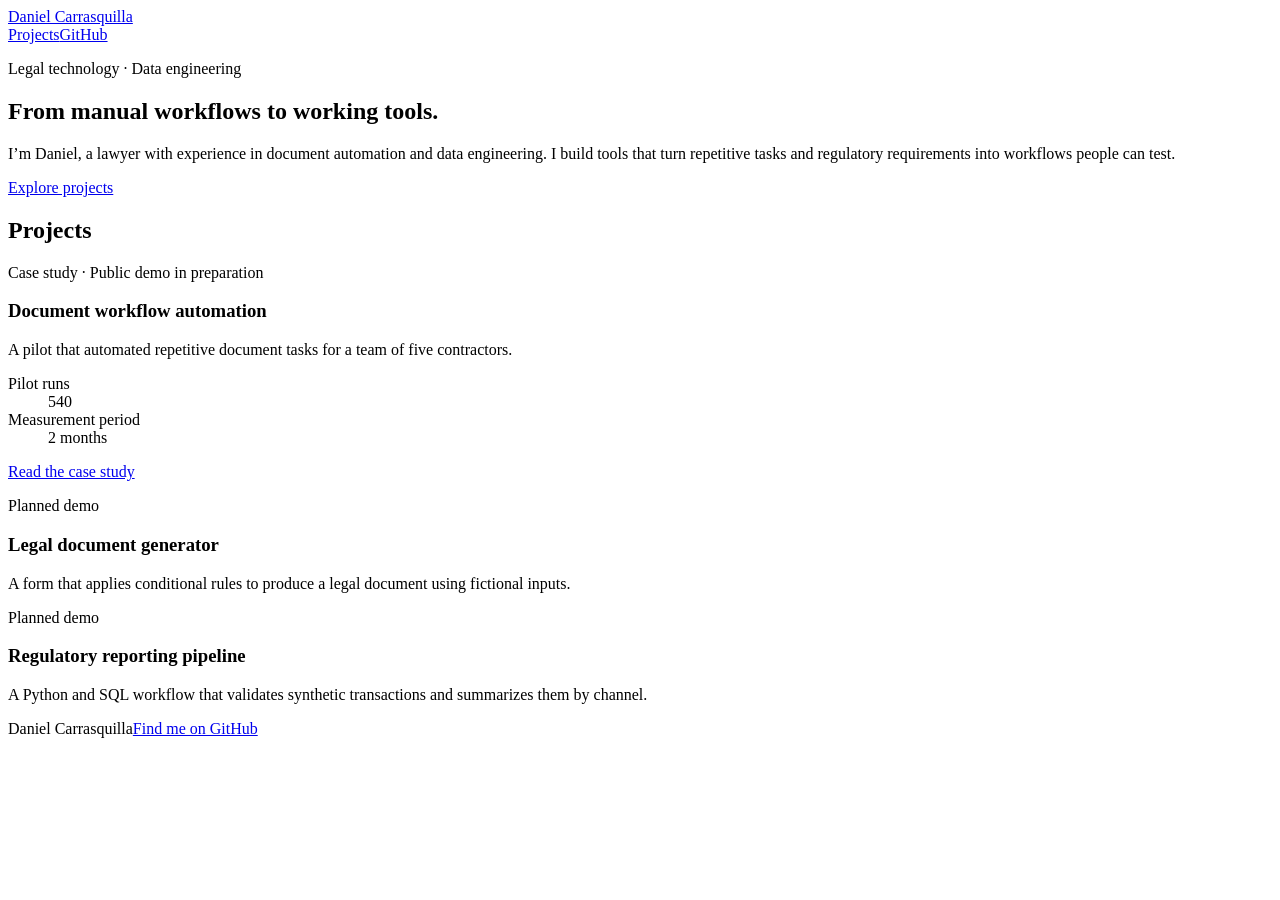
==== docs/index.html @ 04578b79 "Add initial HTML structure for portfolio site" ====
<!doctype html>
<html lang="en">
<head>
  <meta charset="utf-8">
  <meta name="viewport" content="width=device-width, initial-scale=1">
  <meta name="description" content="Daniel Carrasquilla's portfolio in legal technology, document automation and data engineering.">
  <title>Daniel Carrasquilla | Portfolio</title>
  <link rel="stylesheet" href="styles.css">
</head>
<body>
  <header class="wrap bar">
    <a class="brand" href="./">Daniel Carrasquilla</a>
    <nav aria-label="Main navigation"><a href="#projects">Projects</a><a href="https://github.com/danijoca">GitHub</a></nav>
  </header>
  <main class="wrap">
    <section class="hero" aria-labelledby="intro">
      <p class="label">Legal technology · Data engineering</p>
      <h1 id="intro">From manual workflows to working tools.</h1>
      <p class="intro">I’m Daniel, a lawyer with experience in document automation and data engineering. I build tools that turn repetitive tasks and regulatory requirements into workflows people can test.</p>
      <a class="button" href="#projects">Explore projects</a>
    </section>
    <section id="projects" aria-labelledby="work">
      <h2 id="work">Projects</h2>
      <div class="projects">
        <article class="feature">
          <p class="label">Case study · Public demo in preparation</p>
          <h3>Document workflow automation</h3>
          <p>A pilot that automated repetitive document tasks for a team of five contractors.</p>
          <dl class="metric"><div><dt>Pilot runs</dt><dd>540</dd></div><div><dt>Measurement period</dt><dd>2 months</dd></div></dl>
          <a class="button light" href="rpa.html">Read the case study</a>
        </article>
        <article class="card">
          <p class="label">Planned demo</p>
          <h3>Legal document generator</h3>
          <p>A form that applies conditional rules to produce a legal document using fictional inputs.</p>
        </article>
        <article class="card">
          <p class="label">Planned demo</p>
          <h3>Regulatory reporting pipeline</h3>
          <p>A Python and SQL workflow that validates synthetic transactions and summarizes them by channel.</p>
        </article>
      </div>
    </section>
  </main>
  <footer class="wrap bar"><span>Daniel Carrasquilla</span><a href="https://github.com/danijoca">Find me on GitHub</a></footer>
</body>
</html>
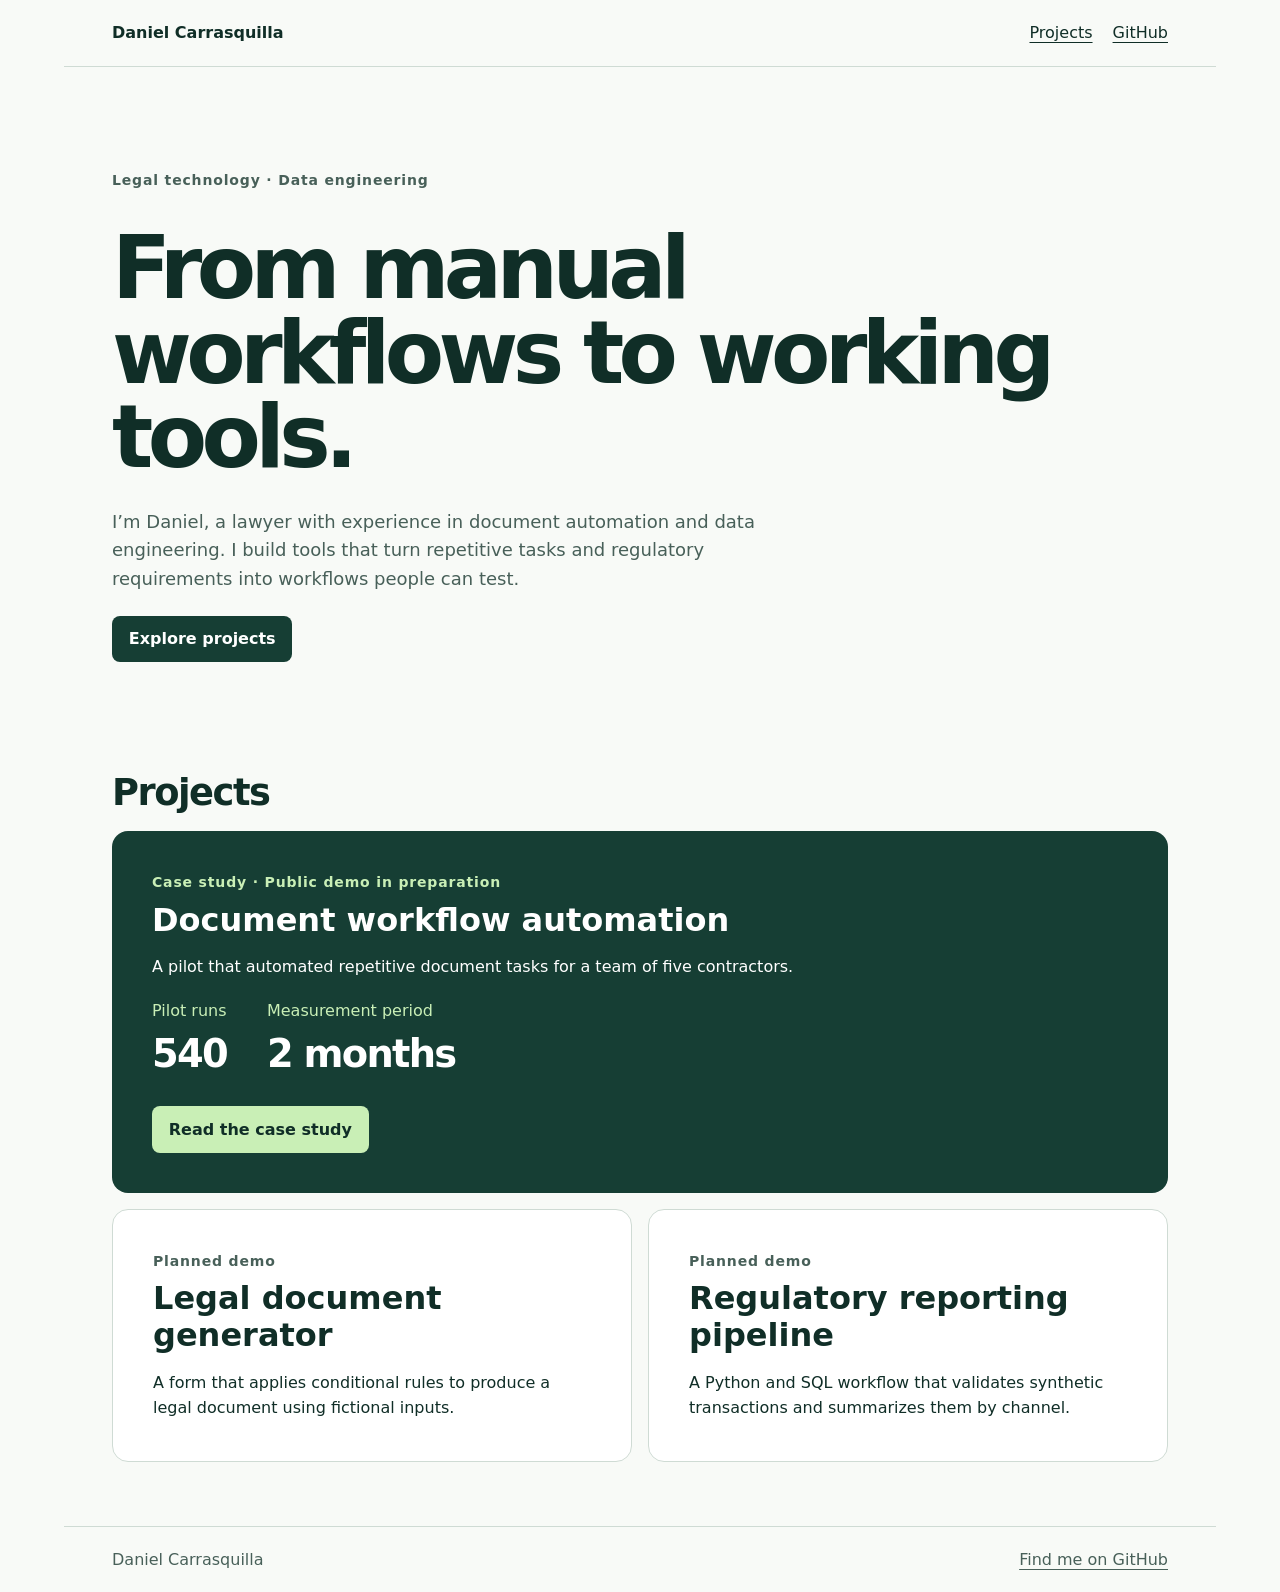
==== commit 29f1cdbf: "Use a generic URL for the portfolio case study" ====
--- a/docs/index.html
+++ b/docs/index.html
@@ -27,7 +27,7 @@
           <h3>Document workflow automation</h3>
           <p>A pilot that automated repetitive document tasks for a team of five contractors.</p>
           <dl class="metric"><div><dt>Pilot runs</dt><dd>540</dd></div><div><dt>Measurement period</dt><dd>2 months</dd></div></dl>
-          <a class="button light" href="rpa.html">Read the case study</a>
+          <a class="button light" href="case-study.html">Read the case study</a>
         </article>
         <article class="card">
           <p class="label">Planned demo</p>
--- a/docs/styles.css
+++ b/docs/styles.css
@@ -0,0 +1,35 @@
+:root { color-scheme: light; --paper: #f8faf7; --ink: #102e27; --soft: #486059; --line: #cfdbd4; --dark: #163e34; --accent: #c9efb6; }
+* { box-sizing: border-box; }
+html { scroll-behavior: smooth; }
+body { margin: 0; background: var(--paper); color: var(--ink); font: 1rem/1.6 system-ui, sans-serif; }
+a { color: inherit; text-underline-offset: .25em; }
+a:focus-visible { outline: 3px solid #437a60; outline-offset: 4px; }
+.wrap { max-width: 72rem; margin-inline: auto; padding-inline: clamp(1.2rem, 5vw, 3rem); }
+.bar { display: flex; align-items: center; justify-content: space-between; flex-wrap: wrap; gap: 1rem; padding-block: 1.25rem; }
+header { border-bottom: 1px solid var(--line); }
+nav { display: flex; gap: 1.25rem; }
+.brand { font-weight: 750; text-decoration: none; }
+.hero { padding-block: clamp(3.2rem, 8vw, 6.4rem); }
+h1, h2, h3, p, dl, dd { margin: 0; }
+h1 { max-width: 16ch; font-size: clamp(2.65rem, 7vw, 5.4rem); letter-spacing: -.065em; line-height: .98; margin: .4em 0 .32em; }
+h2 { font-size: clamp(1.6rem, 4vw, 2.3rem); letter-spacing: -.04em; margin-bottom: .5rem; }
+h3 { font-size: clamp(1.3rem, 4vw, 2rem); line-height: 1.15; margin: .25em 0 .5em; }
+.label { font-size: .875rem; font-weight: 700; letter-spacing: .06em; color: var(--soft); }
+.intro { max-width: 58ch; color: var(--soft); font-size: 1.125rem; }
+.button { display: inline-block; margin-top: 1.35rem; padding: .65em 1.05em; background: var(--dark); color: white; border-radius: .5rem; font-weight: 700; text-decoration: none; transition: box-shadow .18s; }
+.button:hover { box-shadow: 0 0 0 3px #78aa90; }
+.button.light { background: var(--accent); color: var(--ink); }
+.projects { display: grid; grid-template-columns: 1fr 1fr; gap: 1rem; }
+.projects .feature { grid-column: 1 / -1; }
+.feature, .card { border-radius: 1rem; padding: clamp(1.2rem, 4vw, 2.5rem); }
+.feature { background: var(--dark); color: #fff; }
+.feature .label, .feature dt { color: var(--accent); }
+.card { background: white; border: 1px solid var(--line); }
+.metric { display: flex; flex-wrap: wrap; gap: 1.25rem 2.5rem; margin-top: 1.1rem; }
+.metric dd { font-size: clamp(1.6rem, 4vw, 2.4rem); font-weight: 760; letter-spacing: -.045em; }
+.case .hero { padding-bottom: 2.5rem; }
+.case section { margin-bottom: 1rem; }
+.flow { display: flex; flex-wrap: wrap; gap: .5rem 2.1rem; padding-left: 1.5rem; margin-bottom: 0; }
+footer { margin-top: 4rem !important; border-top: 1px solid var(--line); color: var(--soft); }
+@media (max-width: 40rem) { .projects { grid-template-columns: 1fr; } }
+@media (prefers-reduced-motion: reduce) { html { scroll-behavior: auto; } .button { transition: none; } }
